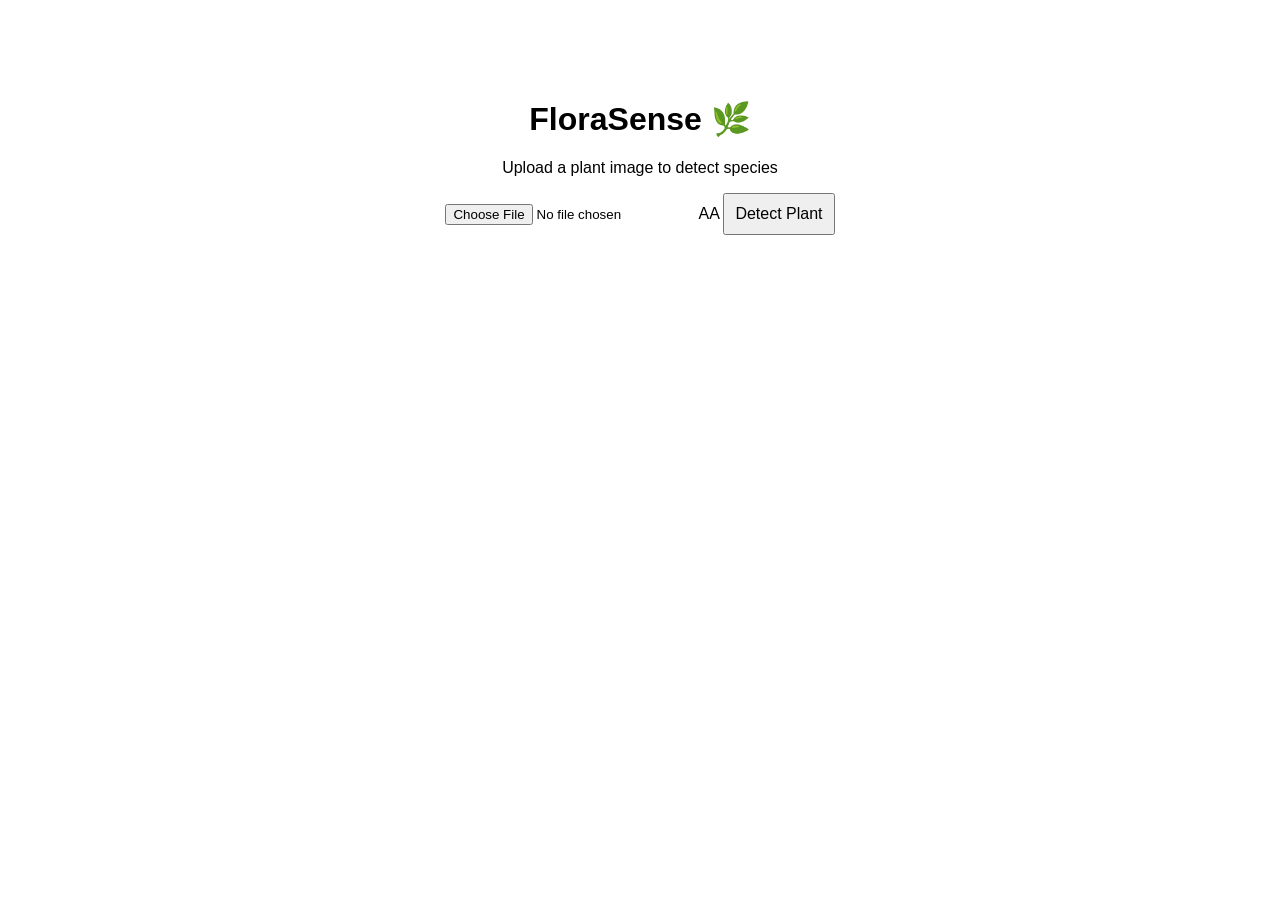
==== index.html @ 3eb356e8 "Add files via upload" ====
<!DOCTYPE html>
<html>
<head>
    <title>FloraSense</title>
    <link rel="stylesheet" href="style.css">
</head>

<body>

<h1>FloraSense 🌿</h1>
<p>Upload a plant image to detect species</p>

<input type="file" id="imageInput">AA
<button onclick="uploadImage()">Detect Plant</button>

<h3 id="result"></h3>

<script src="script.js"></script>

</body>
</html>
---- style.css ----
body{
    font-family: Arial;
    text-align:center;
    margin-top:100px;
}

button{
    padding:10px;
    font-size:16px;
}
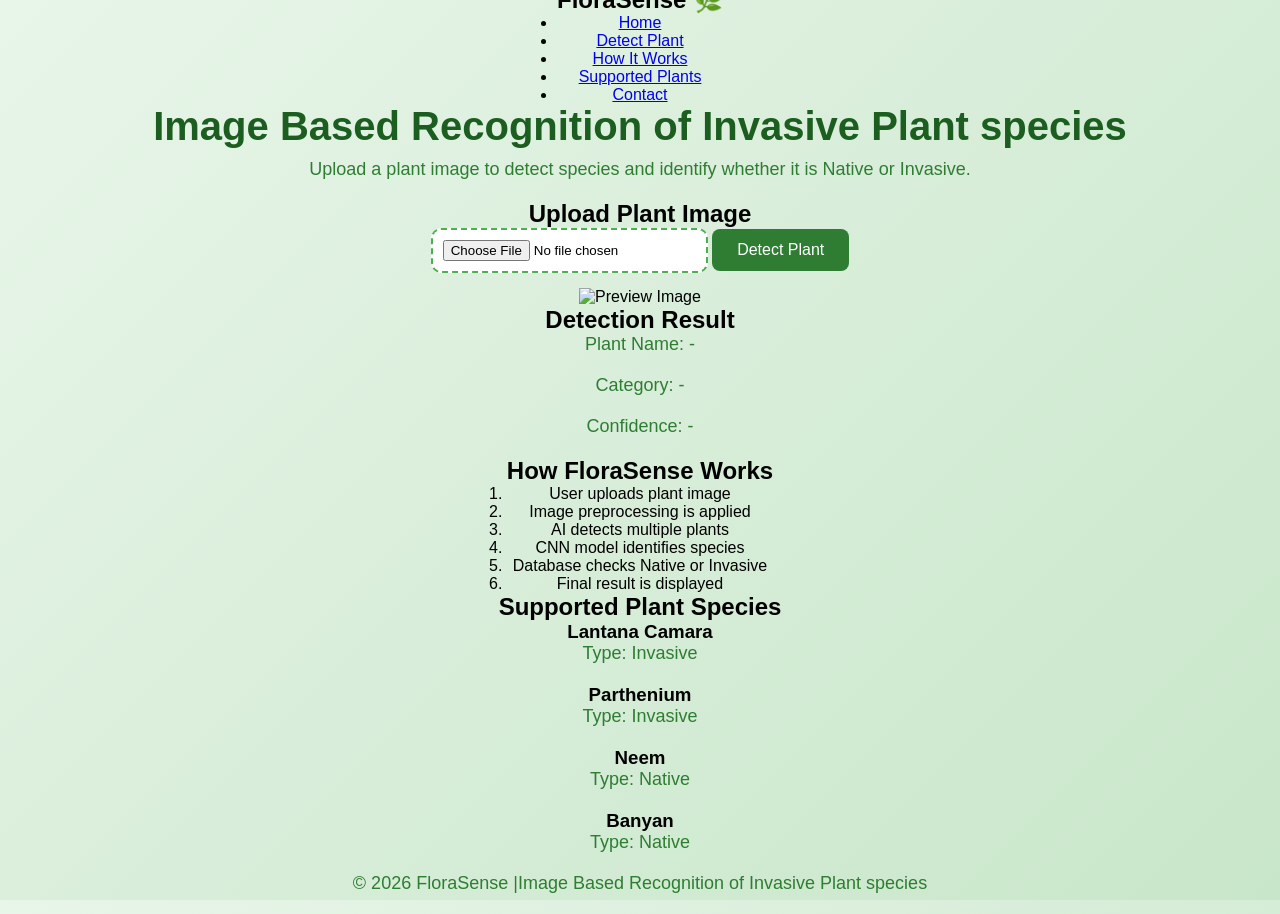
==== commit c2d3a600: "Update index.html" ====
--- a/index.html
+++ b/index.html
@@ -1,21 +1,131 @@
 <!DOCTYPE html>
-<html>
+<html lang="en">
 <head>
-    <title>FloraSense</title>
-    <link rel="stylesheet" href="style.css">
+<meta charset="UTF-8">
+<meta name="viewport" content="width=device-width, initial-scale=1.0">
+<title>FloraSense - Plant Detection</title>
+
+<link rel="stylesheet" href="style.css">
+
 </head>
 
 <body>
 
-<h1>FloraSense 🌿</h1>
-<p>Upload a plant image to detect species</p>
+<!-- NAVBAR -->
+<header>
+    <nav>
+        <h2>FloraSense 🌿</h2>
+        <ul>
+            <li><a href="#">Home</a></li>
+            <li><a href="#detect">Detect Plant</a></li>
+            <li><a href="#how">How It Works</a></li>
+            <li><a href="#plants">Supported Plants</a></li>
+            <li><a href="#contact">Contact</a></li>
+        </ul>
+    </nav>
+</header>
 
-<input type="file" id="imageInput">AA
-<button onclick="uploadImage()">Detect Plant</button>
+<!-- HERO SECTION -->
+<section class="hero">
+    <h1>Image Based Recognition of Invasive Plant species</h1>
+    <p>Upload a plant image to detect species and identify whether it is Native or Invasive.</p>
+</section>
 
-<h3 id="result"></h3>
+<!-- IMAGE UPLOAD SECTION -->
+<section id="detect" class="upload-section">
+
+<h2>Upload Plant Image</h2>
+
+<input type="file" id="imageInput">
+
+<button onclick="detectPlant()">Detect Plant</button>
+
+<div class="preview">
+    <img id="previewImage" src="" alt="Preview Image">
+</div>
+
+</section>
+
+<!-- RESULT SECTION -->
+<section class="result">
+
+<h2>Detection Result</h2>
+
+<div id="resultBox">
+
+<p>Plant Name: -</p>
+
+<p>Category: -</p>
+
+<p>Confidence: -</p>
+
+</div>
+
+</section>
+
+<!-- HOW IT WORKS -->
+<section id="how">
+
+<h2>How FloraSense Works</h2>
+
+<ol>
+
+<li>User uploads plant image</li>
+
+<li>Image preprocessing is applied</li>
+
+<li>AI detects multiple plants</li>
+
+<li>CNN model identifies species</li>
+
+<li>Database checks Native or Invasive</li>
+
+<li>Final result is displayed</li>
+
+</ol>
+
+</section>
+
+<!-- SUPPORTED PLANTS -->
+<section id="plants">
+
+<h2>Supported Plant Species</h2>
+
+<div class="plants">
+
+<div class="plant-card">
+<h3>Lantana Camara</h3>
+<p>Type: Invasive</p>
+</div>
+
+<div class="plant-card">
+<h3>Parthenium</h3>
+<p>Type: Invasive</p>
+</div>
+
+<div class="plant-card">
+<h3>Neem</h3>
+<p>Type: Native</p>
+</div>
+
+<div class="plant-card">
+<h3>Banyan</h3>
+<p>Type: Native</p>
+</div>
+
+</div>
+
+</section>
+
+
+<!-- FOOTER -->
+<footer>
+
+<p>© 2026 FloraSense |Image Based Recognition of Invasive Plant species</p>
+
+</footer>
 
 <script src="script.js"></script>
 
 </body>
-</html>+</html>
--- a/style.css
+++ b/style.css
@@ -1,10 +1,69 @@
-body{
-    font-family: Arial;
-    text-align:center;
-    margin-top:100px;
+
+/* Reset default browser styles */
+*{
+    margin:0;
+    padding:0;
+    box-sizing:border-box;
+    font-family: Arial, Helvetica, sans-serif;
 }
 
+/* Page Background */
+body{
+    background: linear-gradient(135deg,#e8f5e9,#c8e6c9);
+    height:100vh;
+    display:flex;
+    flex-direction:column;
+    justify-content:center;
+    align-items:center;
+    text-align:center;
+}
+
+/* Main Heading */
+h1{
+    color:#1b5e20;
+    font-size:40px;
+    margin-bottom:10px;
+}
+
+/* Paragraph */
+p{
+    color:#2e7d32;
+    margin-bottom:20px;
+    font-size:18px;
+}
+
+/* File Input */
+input[type="file"]{
+    padding:10px;
+    border:2px dashed #4caf50;
+    border-radius:10px;
+    background:white;
+    margin-bottom:15px;
+    cursor:pointer;
+}
+
+/* Button */
 button{
-    padding:10px;
+    background:#2e7d32;
+    color:white;
+    border:none;
+    padding:12px 25px;
     font-size:16px;
-}+    border-radius:8px;
+    cursor:pointer;
+    transition:0.3s;
+}
+
+/* Button Hover Effect */
+button:hover{
+    background:#1b5e20;
+    transform:scale(1.05);
+}
+
+/* Result Text */
+#result{
+    margin-top:20px;
+    color:#1b5e20;
+    font-size:20px;
+    font-weight:bold;
+}
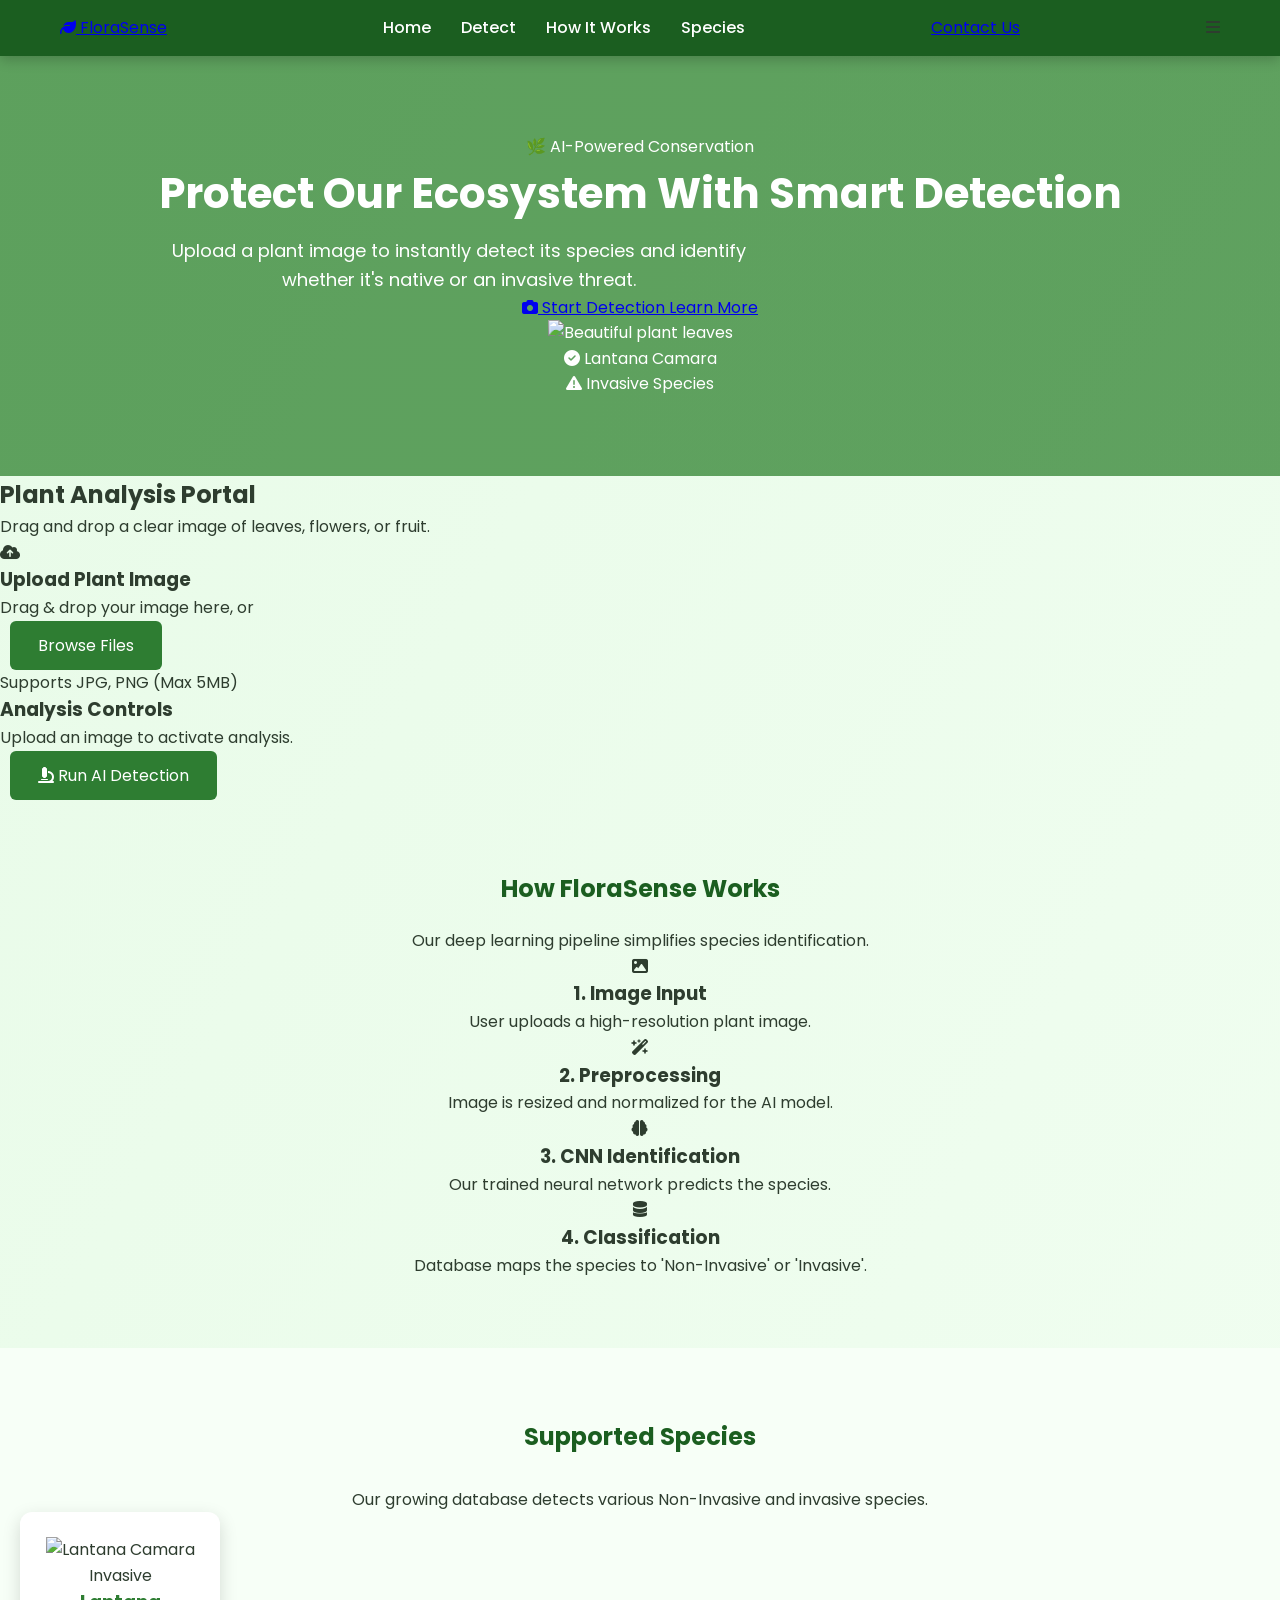
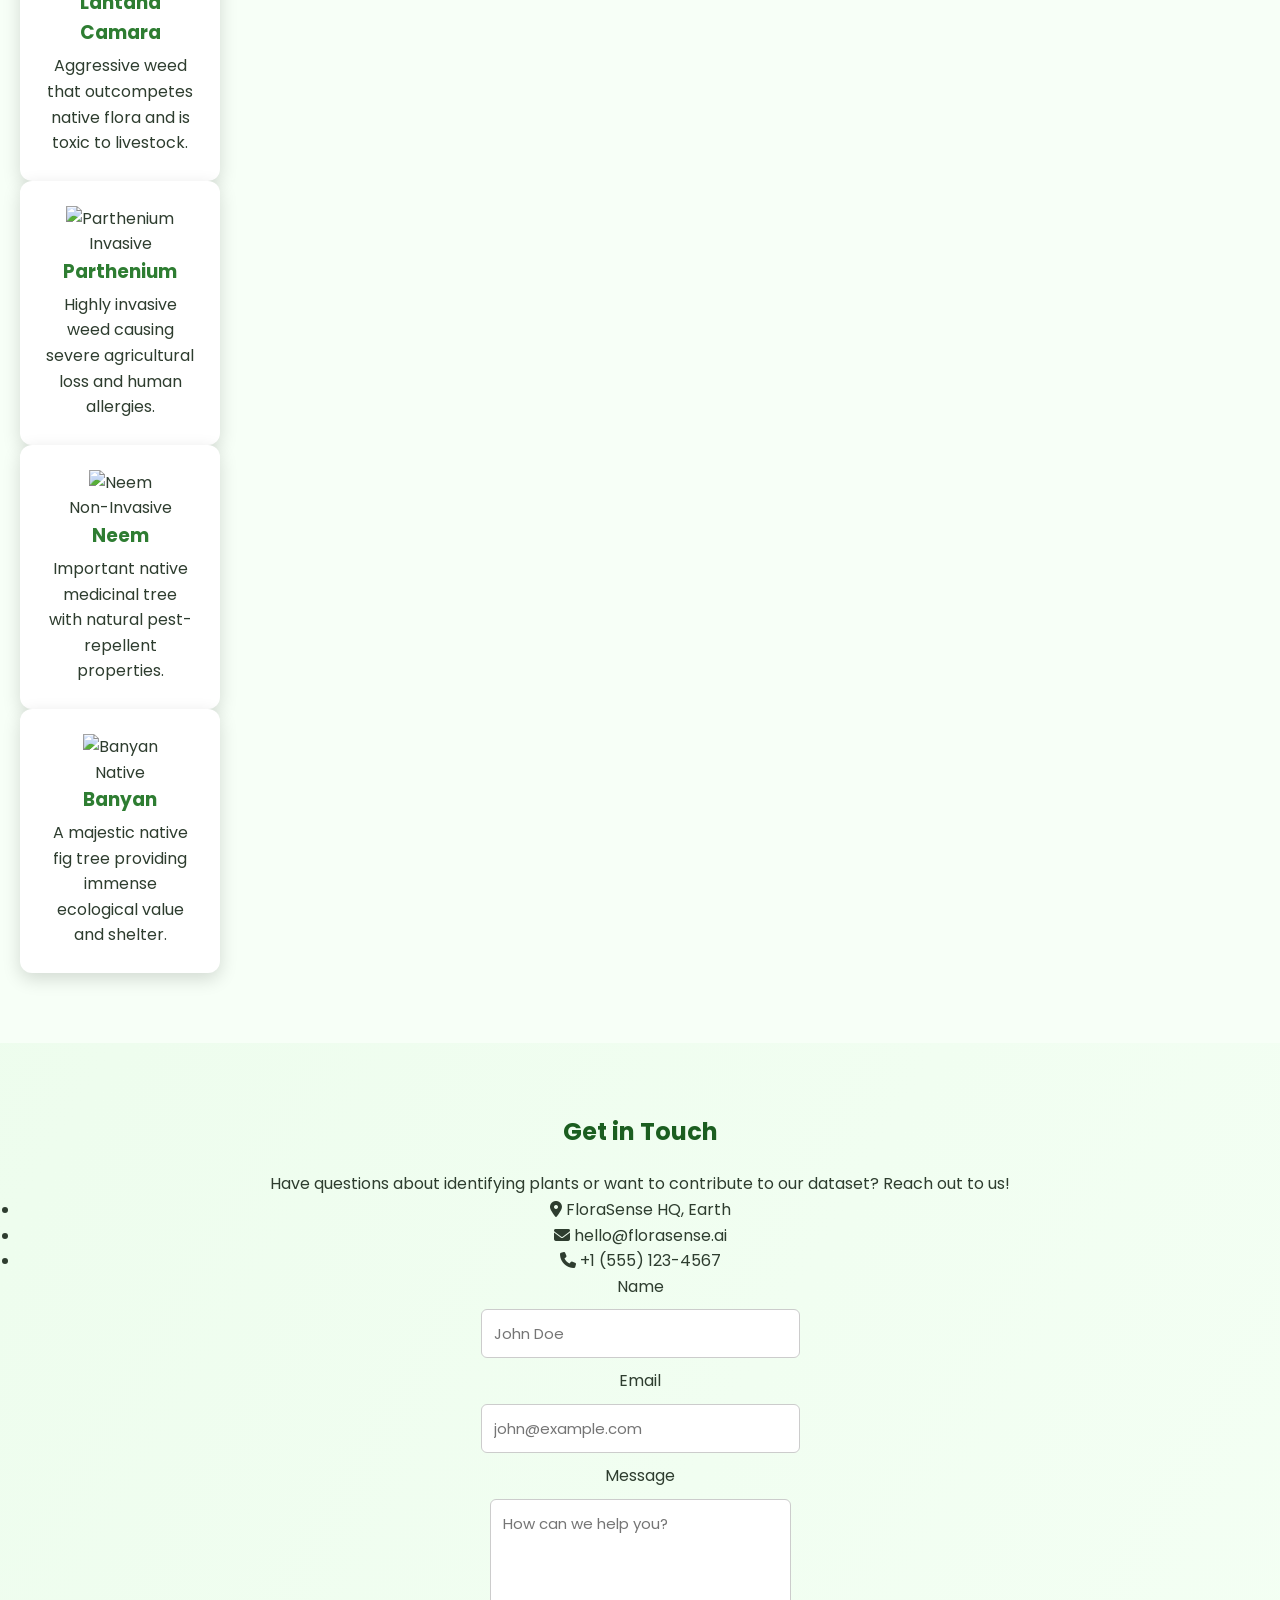
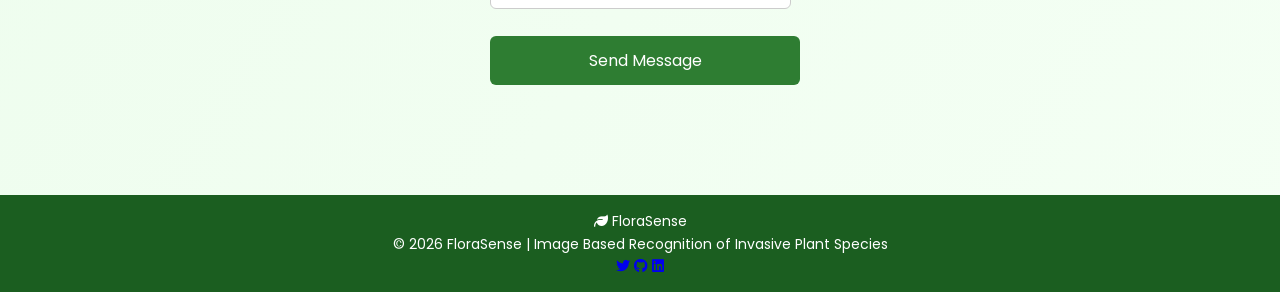
==== commit f6d816a8: "Update index.html" ====
--- a/index.html
+++ b/index.html
@@ -1,131 +1,286 @@
 <!DOCTYPE html>
 <html lang="en">
 <head>
-<meta charset="UTF-8">
-<meta name="viewport" content="width=device-width, initial-scale=1.0">
-<title>FloraSense - Plant Detection</title>
-
-<link rel="stylesheet" href="style.css">
-
+    <meta charset="UTF-8">
+    <meta name="viewport" content="width=device-width, initial-scale=1.0">
+    <title>FloraSense - Plant Detection</title>
+    
+    
+    <link rel="preconnect" href="https://fonts.googleapis.com">
+    <link rel="preconnect" href="https://fonts.gstatic.com" crossorigin>
+    <link href="https://fonts.googleapis.com/css2?family=Outfit:wght@300;400;500;600;700&display=swap" rel="stylesheet">
+    
+    
+    <link rel="stylesheet" href="https://cdnjs.cloudflare.com/ajax/libs/font-awesome/6.4.0/css/all.min.css">
+    
+    
+    <link rel="stylesheet" href="style.css">
 </head>
-
 <body>
 
-<!-- NAVBAR -->
-<header>
-    <nav>
-        <h2>FloraSense 🌿</h2>
-        <ul>
-            <li><a href="#">Home</a></li>
-            <li><a href="#detect">Detect Plant</a></li>
-            <li><a href="#how">How It Works</a></li>
-            <li><a href="#plants">Supported Plants</a></li>
-            <li><a href="#contact">Contact</a></li>
-        </ul>
-    </nav>
-</header>
-
-<!-- HERO SECTION -->
-<section class="hero">
-    <h1>Image Based Recognition of Invasive Plant species</h1>
-    <p>Upload a plant image to detect species and identify whether it is Native or Invasive.</p>
-</section>
-
-<!-- IMAGE UPLOAD SECTION -->
-<section id="detect" class="upload-section">
-
-<h2>Upload Plant Image</h2>
-
-<input type="file" id="imageInput">
-
-<button onclick="detectPlant()">Detect Plant</button>
-
-<div class="preview">
-    <img id="previewImage" src="" alt="Preview Image">
-</div>
-
-</section>
-
-<!-- RESULT SECTION -->
-<section class="result">
-
-<h2>Detection Result</h2>
-
-<div id="resultBox">
-
-<p>Plant Name: -</p>
-
-<p>Category: -</p>
-
-<p>Confidence: -</p>
-
-</div>
-
-</section>
-
-<!-- HOW IT WORKS -->
-<section id="how">
-
-<h2>How FloraSense Works</h2>
-
-<ol>
-
-<li>User uploads plant image</li>
-
-<li>Image preprocessing is applied</li>
-
-<li>AI detects multiple plants</li>
-
-<li>CNN model identifies species</li>
-
-<li>Database checks Native or Invasive</li>
-
-<li>Final result is displayed</li>
-
-</ol>
-
-</section>
-
-<!-- SUPPORTED PLANTS -->
-<section id="plants">
-
-<h2>Supported Plant Species</h2>
-
-<div class="plants">
-
-<div class="plant-card">
-<h3>Lantana Camara</h3>
-<p>Type: Invasive</p>
-</div>
-
-<div class="plant-card">
-<h3>Parthenium</h3>
-<p>Type: Invasive</p>
-</div>
-
-<div class="plant-card">
-<h3>Neem</h3>
-<p>Type: Native</p>
-</div>
-
-<div class="plant-card">
-<h3>Banyan</h3>
-<p>Type: Native</p>
-</div>
-
-</div>
-
-</section>
-
-
-<!-- FOOTER -->
-<footer>
-
-<p>© 2026 FloraSense |Image Based Recognition of Invasive Plant species</p>
-
-</footer>
-
-<script src="script.js"></script>
-
+    
+    <header id="header">
+        <nav class="container">
+            <a href="#" class="logo">
+                <i class="fa-solid fa-leaf"></i>
+                <span>FloraSense</span>
+            </a>
+            
+            <ul class="nav-links" id="nav-links">
+                <li><a href="#" class="active">Home</a></li>
+                <li><a href="#detect">Detect</a></li>
+                <li><a href="#how">How It Works</a></li>
+                <li><a href="#plants">Species</a></li>
+            </ul>
+
+            <a href="#contact" class="btn btn-outline nav-contact">Contact Us</a>
+
+            <div class="mobile-menu" id="mobile-menu">
+                <i class="fa-solid fa-bars"></i>
+            </div>
+        </nav>
+    </header>
+
+    
+    <section class="hero" id="home">
+        <div class="hero-bg"></div>
+        <div class="container hero-container">
+            <div class="hero-content">
+                <div class="badge fade-in">🌿 AI-Powered Conservation</div>
+                <h1 class="slide-up">Protect Our Ecosystem With <span>Smart Detection</span></h1>
+                <p class="slide-up fade">Upload a plant image to instantly detect its species and identify whether it's native or an invasive threat.</p>
+                
+                <div class="hero-buttons slide-up fade">
+                    <a href="#detect" class="btn btn-primary btn-large">
+                        <i class="fa-solid fa-camera"></i> Start Detection
+                    </a>
+                    <a href="#how" class="btn btn-secondary btn-large">Learn More</a>
+                </div>
+            </div>
+            <div class="hero-image slide-left">
+                <div class="glass-card main-showcase">
+                    <img src="https://images.unsplash.com/photo-1518531933037-91b2f5f229cc?auto=format&fit=crop&w=600&q=80" alt="Beautiful plant leaves">
+                    <div class="floating-badge badge-1">
+                        <i class="fa-solid fa-check-circle"></i> Lantana Camara
+                    </div>
+                    <div class="floating-badge badge-2 danger">
+                        <i class="fa-solid fa-triangle-exclamation"></i> Invasive Species
+                    </div>
+                </div>
+            </div>
+        </div>
+    </section>
+
+    
+    <section id="detect" class="section detection-section">
+        <div class="container">
+            <div class="section-title text-center">
+                <h2>Plant Analysis Portal</h2>
+                <p>Drag and drop a clear image of leaves, flowers, or fruit.</p>
+            </div>
+
+            <div class="portal-grid">
+                
+                <div class="upload-area glass-card" id="dropArea">
+                    <input type="file" id="imageInput" accept="image/*" hidden>
+                    
+                    <div class="upload-state-empty" id="uploadStateEmpty">
+                        <div class="icon-pulse">
+                            <i class="fa-solid fa-cloud-arrow-up"></i>
+                        </div>
+                        <h3>Upload Plant Image</h3>
+                        <p>Drag & drop your image here, or</p>
+                        <button class="btn btn-outline mt-3" onclick="document.getElementById('imageInput').click()">Browse Files</button>
+                        <p class="file-info mt-3">Supports JPG, PNG (Max 5MB)</p>
+                    </div>
+
+                    <div class="upload-state-preview" id="uploadStatePreview" style="display: none;">
+                        <img id="previewImage" src="" alt="Preview">
+                        <button class="btn-remove" id="btnRemove" onclick="removeImage()">
+                            <i class="fa-solid fa-xmark"></i>
+                        </button>
+                    </div>
+                </div>
+
+                
+                <div class="results-area glass-card">
+                    <div class="action-panel">
+                        <h3>Analysis Controls</h3>
+                        <p>Upload an image to activate analysis.</p>
+                        <button class="btn btn-primary w-100 mt-4" id="btnDetect" onclick="detectPlant()" disabled>
+                            <i class="fa-solid fa-microscope"></i> Run AI Detection
+                        </button>
+                    </div>
+
+                    <div class="result-box mt-4" id="resultBox" style="display: none;">
+                        <div class="result-header">
+                            <i class="fa-solid fa-chart-pie"></i> Detection Results
+                        </div>
+                        <div class="result-content">
+                            <div class="res-row">
+                                <span class="res-label">Plant Name</span>
+                                <span class="res-val" id="resName">Analyzing...</span>
+                            </div>
+                            <div class="res-row">
+                                <span class="res-label">Category</span>
+                                <span class="res-val">
+                                    <span class="status-badge" id="resCategory">Pending</span>
+                                </span>
+                            </div>
+                            <div class="res-row">
+                                <span class="res-label">Confidence</span>
+                                <div class="prog-wrap">
+                                    <div class="prog-bar" id="resConfBar"></div>
+                                </div>
+                                <span class="res-val-small" id="resConfText">0%</span>
+                            </div>
+                        </div>
+                    </div>
+                </div>
+            </div>
+        </div>
+    </section>
+
+    
+    <section id="how" class="section bg-light">
+        <div class="container">
+            <div class="section-title text-center">
+                <h2>How FloraSense Works</h2>
+                <p>Our deep learning pipeline simplifies species identification.</p>
+            </div>
+
+            <div class="steps-container">
+                <div class="step-card">
+                    <div class="step-icon"><i class="fa-solid fa-image"></i></div>
+                    <h3>1. Image Input</h3>
+                    <p>User uploads a high-resolution plant image.</p>
+                </div>
+                <div class="step-card">
+                    <div class="step-icon"><i class="fa-solid fa-wand-magic-sparkles"></i></div>
+                    <h3>2. Preprocessing</h3>
+                    <p>Image is resized and normalized for the AI model.</p>
+                </div>
+                <div class="step-card">
+                    <div class="step-icon"><i class="fa-solid fa-brain"></i></div>
+                    <h3>3. CNN Identification</h3>
+                    <p>Our trained neural network predicts the species.</p>
+                </div>
+                <div class="step-card">
+                    <div class="step-icon"><i class="fa-solid fa-database"></i></div>
+                    <h3>4. Classification</h3>
+                    <p>Database maps the species to 'Non-Invasive' or 'Invasive'.</p>
+                </div>
+            </div>
+        </div>
+    </section>
+
+    
+    <section id="plants" class="section">
+        <div class="container">
+            <div class="section-title text-center">
+                <h2>Supported Species</h2>
+                <p>Our growing database detects various Non-Invasive and invasive species.</p>
+            </div>
+
+            <div class="plants-grid">
+                
+                <div class="plant-card">
+                    <div class="plant-img">
+                        <img src="https://images.unsplash.com/photo-1596700816827-04c3bf4d82f7?auto=format&fit=crop&w=400&q=80" alt="Lantana Camara">
+                        <div class="plant-badge danger">Invasive</div>
+                    </div>
+                    <div class="plant-info">
+                        <h3>Lantana Camara</h3>
+                        <p>Aggressive weed that outcompetes native flora and is toxic to livestock.</p>
+                    </div>
+                </div>
+                
+                <div class="plant-card">
+                    <div class="plant-img">
+                        <img src="https://images.unsplash.com/photo-1555021200-defb8da4cd09?auto=format&fit=crop&w=400&q=80" alt="Parthenium">
+                        <div class="plant-badge danger">Invasive</div>
+                    </div>
+                    <div class="plant-info">
+                        <h3>Parthenium</h3>
+                        <p>Highly invasive weed causing severe agricultural loss and human allergies.</p>
+                    </div>
+                </div>
+                
+                <div class="plant-card">
+                    <div class="plant-img">
+                        <img src="https://images.unsplash.com/photo-1592150621744-aca64f48394a?auto=format&fit=crop&w=400&q=80" alt="Neem">
+                        <div class="plant-badge success">Non-Invasive</div>
+                    </div>
+                    <div class="plant-info">
+                        <h3>Neem</h3>
+                        <p>Important native medicinal tree with natural pest-repellent properties.</p>
+                    </div>
+                </div>
+                
+                <div class="plant-card">
+                    <div class="plant-img">
+                        <img src="https://images.unsplash.com/photo-1623065096417-ad9afdd8a3fb?auto=format&fit=crop&w=400&q=80" alt="Banyan">
+                        <div class="plant-badge success">Native</div>
+                    </div>
+                    <div class="plant-info">
+                        <h3>Banyan</h3>
+                        <p>A majestic native fig tree providing immense ecological value and shelter.</p>
+                    </div>
+                </div>
+            </div>
+        </div>
+    </section>
+
+    
+    <section id="contact" class="section bg-light">
+        <div class="container">
+            <div class="contact-wrapper glass-card">
+                <div class="contact-info">
+                    <h2>Get in Touch</h2>
+                    <p>Have questions about identifying plants or want to contribute to our dataset? Reach out to us!</p>
+                    <ul class="contact-list">
+                        <li><i class="fa-solid fa-location-dot"></i> FloraSense HQ, Earth</li>
+                        <li><i class="fa-solid fa-envelope"></i> hello@florasense.ai</li>
+                        <li><i class="fa-solid fa-phone"></i> +1 (555) 123-4567</li>
+                    </ul>
+                </div>
+                <div class="contact-form">
+                    <form onsubmit="event.preventDefault(); alert('Message sent successfully!');">
+                        <div class="form-group">
+                            <label for="name">Name</label>
+                            <input type="text" id="name" required placeholder="John Doe">
+                        </div>
+                        <div class="form-group">
+                            <label for="email">Email</label>
+                            <input type="email" id="email" required placeholder="john@example.com">
+                        </div>
+                        <div class="form-group">
+                            <label for="message">Message</label>
+                            <textarea id="message" rows="4" required placeholder="How can we help you?"></textarea>
+                        </div>
+                        <button type="submit" class="btn btn-primary w-100">Send Message</button>
+                    </form>
+                </div>
+            </div>
+        </div>
+    </section>
+
+    
+    <footer>
+        <div class="container footer-content">
+            <div class="footer-logo">
+                <i class="fa-solid fa-leaf"></i> FloraSense
+            </div>
+            <p>© 2026 FloraSense | Image Based Recognition of Invasive Plant Species</p>
+            <div class="social-links">
+                <a href="#"><i class="fa-brands fa-twitter"></i></a>
+                <a href="#"><i class="fa-brands fa-github"></i></a>
+                <a href="#"><i class="fa-brands fa-linkedin"></i></a>
+            </div>
+        </div>
+    </footer>
+
+   
+    <script src="script.js"></script>
 </body>
 </html>
--- a/style.css
+++ b/style.css
@@ -1,69 +1,290 @@
-
-/* Reset default browser styles */
+/* Google Font */
+@import url('https://fonts.googleapis.com/css2?family=Poppins:wght@300;400;500;600&display=swap');
+
 *{
-    margin:0;
-    padding:0;
-    box-sizing:border-box;
-    font-family: Arial, Helvetica, sans-serif;
-}
-
-/* Page Background */
+margin:0;
+padding:0;
+box-sizing:border-box;
+font-family:'Poppins',sans-serif;
+}
+
+/* BODY */
+
 body{
-    background: linear-gradient(135deg,#e8f5e9,#c8e6c9);
-    height:100vh;
-    display:flex;
-    flex-direction:column;
-    justify-content:center;
-    align-items:center;
-    text-align:center;
-}
-
-/* Main Heading */
-h1{
-    color:#1b5e20;
-    font-size:40px;
-    margin-bottom:10px;
-}
-
-/* Paragraph */
-p{
-    color:#2e7d32;
-    margin-bottom:20px;
-    font-size:18px;
-}
-
-/* File Input */
+background:linear-gradient(120deg,#e8fbe8,#f4fff4);
+color:#2e3d2f;
+line-height:1.6;
+}
+
+/* NAVBAR */
+
+header{
+background:#1b5e20;
+padding:15px 60px;
+box-shadow:0 4px 12px rgba(0,0,0,0.2);
+position:sticky;
+top:0;
+z-index:1000;
+}
+
+nav{
+display:flex;
+justify-content:space-between;
+align-items:center;
+}
+
+nav h2{
+color:white;
+font-size:26px;
+font-weight:600;
+letter-spacing:1px;
+}
+
+nav ul{
+display:flex;
+list-style:none;
+}
+
+nav ul li{
+margin-left:30px;
+}
+
+nav ul li a{
+text-decoration:none;
+color:white;
+font-weight:500;
+transition:0.3s;
+}
+
+nav ul li a:hover{
+color:#b9ffb9;
+}
+
+/* HERO SECTION */
+
+.hero{
+background:linear-gradient(rgba(0,100,0,0.6),rgba(0,100,0,0.6)),
+url("https://images.unsplash.com/photo-1501004318641-b39e6451bec6");
+background-size:cover;
+background-position:center;
+height:420px;
+display:flex;
+flex-direction:column;
+justify-content:center;
+align-items:center;
+text-align:center;
+color:white;
+padding:20px;
+}
+
+.hero h1{
+font-size:42px;
+margin-bottom:10px;
+}
+
+.hero p{
+font-size:18px;
+max-width:600px;
+}
+
+/* UPLOAD SECTION */
+
+.upload-section{
+padding:70px 20px;
+text-align:center;
+}
+
+.upload-section h2{
+font-size:28px;
+margin-bottom:20px;
+color:#1b5e20;
+}
+
 input[type="file"]{
-    padding:10px;
-    border:2px dashed #4caf50;
-    border-radius:10px;
-    background:white;
-    margin-bottom:15px;
-    cursor:pointer;
-}
-
-/* Button */
+padding:10px;
+border-radius:6px;
+border:2px solid #2e7d32;
+background:white;
+}
+
 button{
-    background:#2e7d32;
-    color:white;
-    border:none;
-    padding:12px 25px;
-    font-size:16px;
-    border-radius:8px;
-    cursor:pointer;
-    transition:0.3s;
-}
-
-/* Button Hover Effect */
+background:#2e7d32;
+color:white;
+border:none;
+padding:12px 28px;
+margin-left:10px;
+font-size:16px;
+border-radius:6px;
+cursor:pointer;
+transition:0.3s;
+}
+
 button:hover{
-    background:#1b5e20;
-    transform:scale(1.05);
-}
-
-/* Result Text */
-#result{
-    margin-top:20px;
-    color:#1b5e20;
-    font-size:20px;
-    font-weight:bold;
-}
+background:#1b5e20;
+transform:scale(1.05);
+}
+
+/* IMAGE PREVIEW */
+
+.preview{
+margin-top:30px;
+}
+
+.preview img{
+width:260px;
+border-radius:12px;
+box-shadow:0 6px 18px rgba(0,0,0,0.25);
+display:none;
+}
+
+/* RESULT SECTION */
+
+.result{
+text-align:center;
+padding:70px 20px;
+background:#f0fff0;
+}
+
+.result h2{
+color:#1b5e20;
+margin-bottom:20px;
+}
+
+#resultBox{
+background:white;
+padding:25px;
+width:320px;
+margin:auto;
+border-radius:10px;
+box-shadow:0 8px 20px rgba(0,0,0,0.15);
+font-size:16px;
+}
+
+/* HOW IT WORKS */
+
+#how{
+padding:70px 20px;
+text-align:center;
+}
+
+#how h2{
+color:#1b5e20;
+margin-bottom:20px;
+}
+
+#how ol{
+max-width:600px;
+margin:auto;
+text-align:left;
+}
+
+#how li{
+padding:8px 0;
+font-size:16px;
+}
+
+/* PLANT CARDS */
+
+#plants{
+padding:70px 20px;
+background:#f7fff7;
+text-align:center;
+}
+
+#plants h2{
+color:#1b5e20;
+margin-bottom:30px;
+}
+
+.plants{
+display:flex;
+flex-wrap:wrap;
+justify-content:center;
+gap:25px;
+}
+
+.plant-card{
+background:white;
+padding:25px;
+width:200px;
+border-radius:12px;
+box-shadow:0 6px 18px rgba(0,0,0,0.15);
+transition:0.3s;
+}
+
+.plant-card:hover{
+transform:translateY(-8px);
+box-shadow:0 10px 25px rgba(0,0,0,0.2);
+}
+
+.plant-card h3{
+color:#2e7d32;
+margin-bottom:5px;
+}
+
+/* CONTACT SECTION */
+
+#contact{
+padding:70px 20px;
+text-align:center;
+}
+
+#contact h2{
+color:#1b5e20;
+margin-bottom:20px;
+}
+
+form{
+display:flex;
+flex-direction:column;
+width:320px;
+margin:auto;
+}
+
+form input,
+form textarea{
+padding:12px;
+margin:10px 0;
+border-radius:6px;
+border:1px solid #ccc;
+font-size:15px;
+}
+
+form textarea{
+resize:none;
+height:110px;
+}
+
+form button{
+margin-top:10px;
+}
+
+/* FOOTER */
+
+footer{
+background:#1b5e20;
+color:white;
+text-align:center;
+padding:15px;
+margin-top:40px;
+font-size:14px;
+}
+
+/* RESPONSIVE */
+
+@media(max-width:768px){
+
+nav{
+flex-direction:column;
+}
+
+nav ul{
+margin-top:10px;
+}
+
+.hero h1{
+font-size:30px;
+}
+
+}
+```
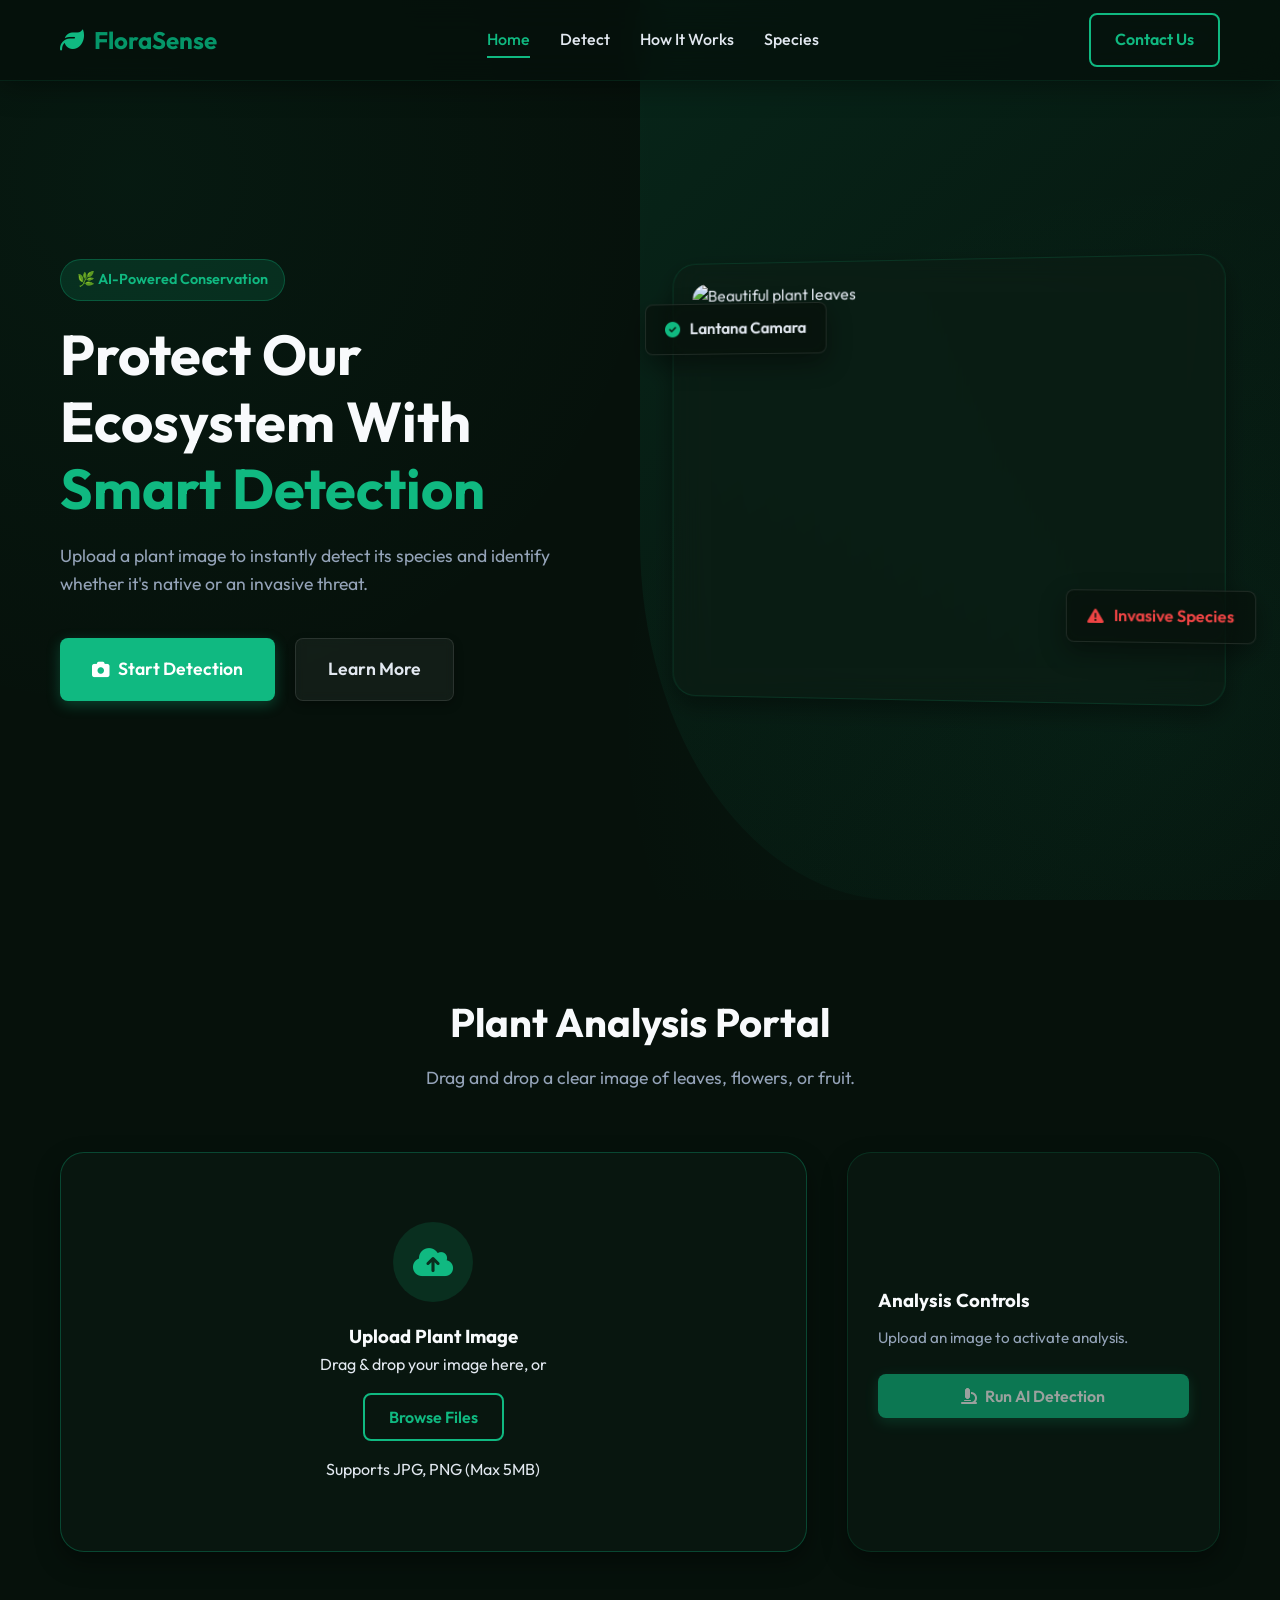
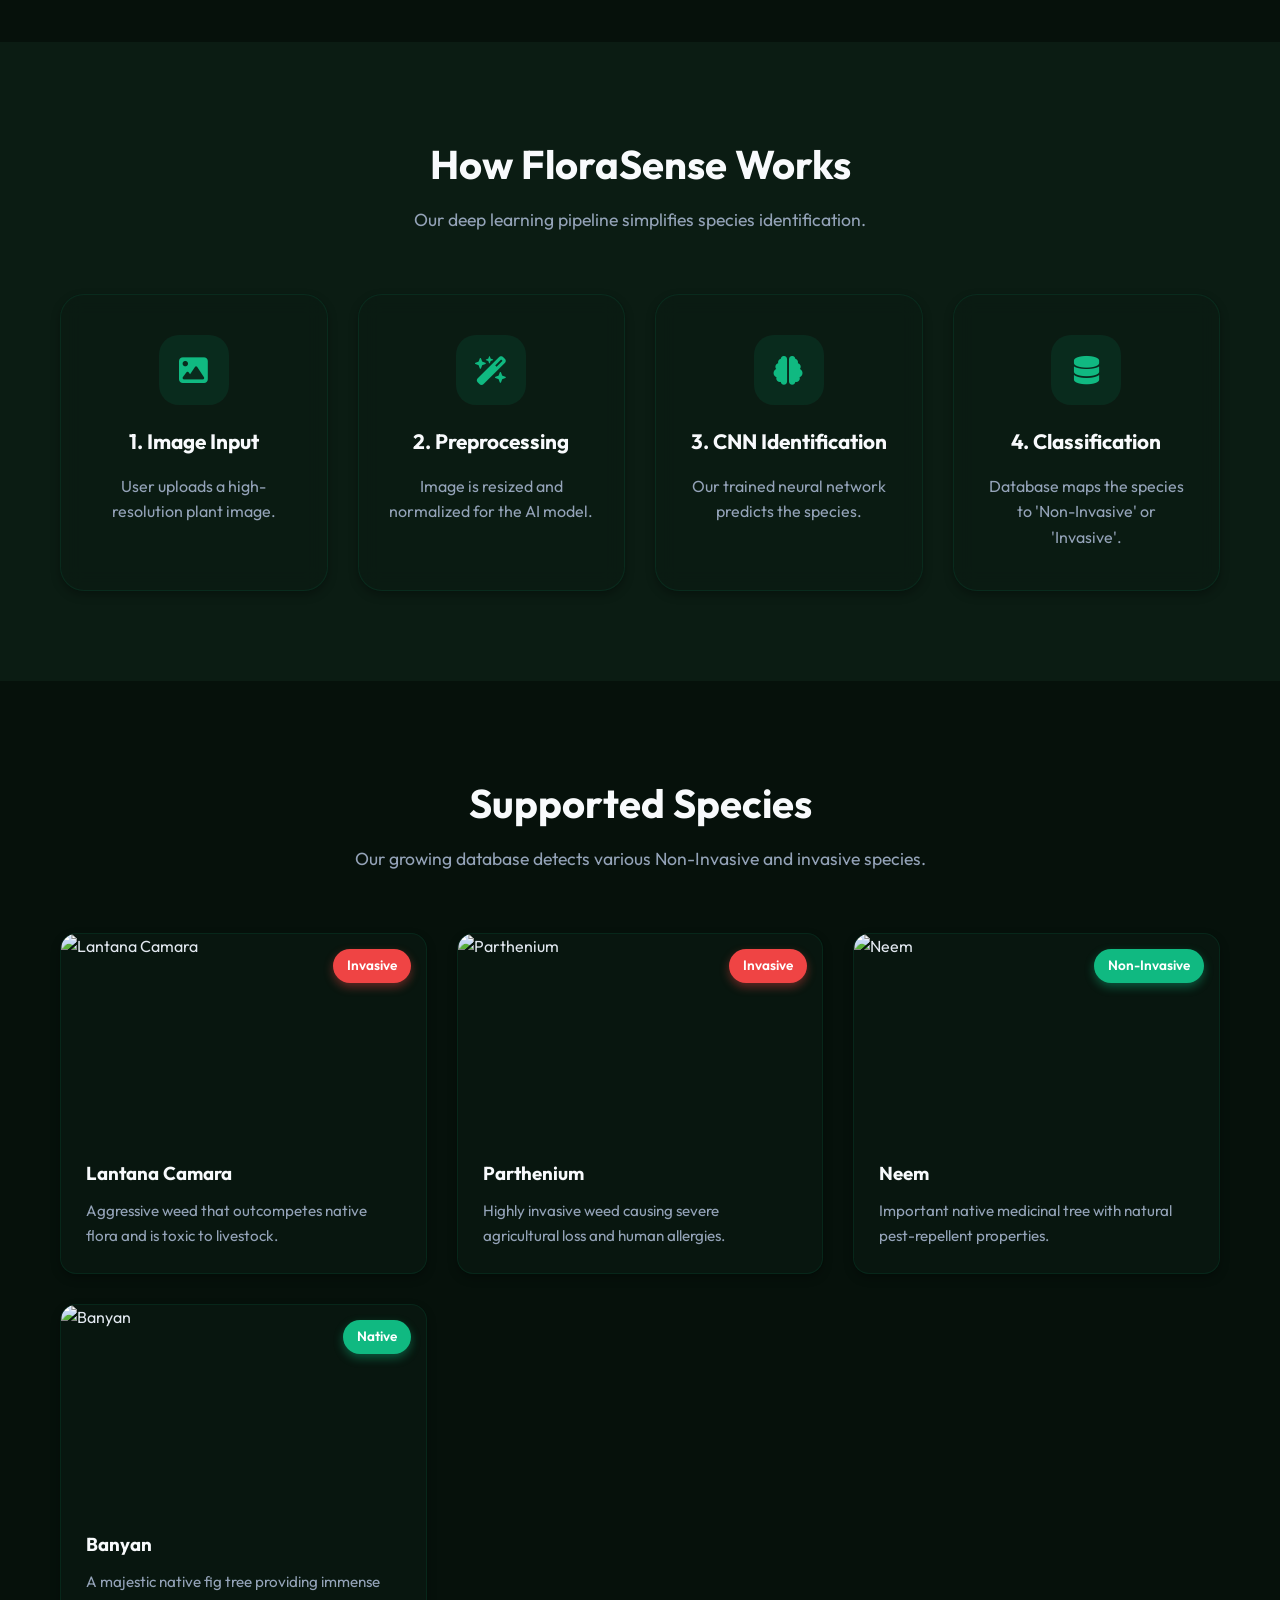
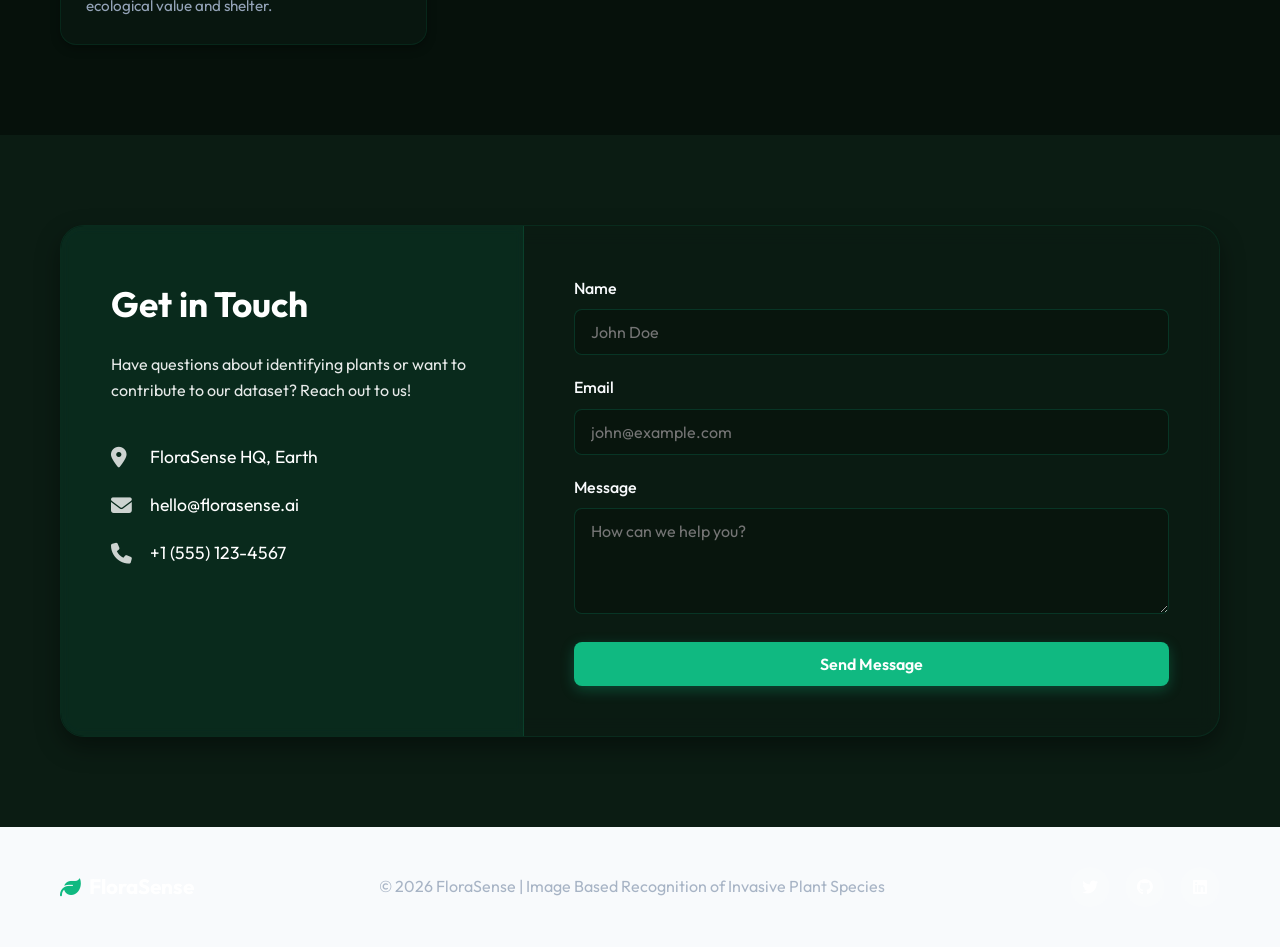
==== commit 9ed0424a: "Update index.html" ====
--- a/index.html
+++ b/index.html
@@ -284,3 +284,9 @@
     <script src="script.js"></script>
 </body>
 </html>
+
+   
+    <script src="script.js"></script>
+</body>
+</html>
+
--- a/style.css
+++ b/style.css
@@ -1,290 +1,715 @@
 /* Google Font */
-@import url('https://fonts.googleapis.com/css2?family=Poppins:wght@300;400;500;600&display=swap');
-
-*{
-margin:0;
-padding:0;
-box-sizing:border-box;
-font-family:'Poppins',sans-serif;
-}
-
-/* BODY */
-
-body{
-background:linear-gradient(120deg,#e8fbe8,#f4fff4);
-color:#2e3d2f;
-line-height:1.6;
-}
-
-/* NAVBAR */
-
-header{
-background:#1b5e20;
-padding:15px 60px;
-box-shadow:0 4px 12px rgba(0,0,0,0.2);
-position:sticky;
-top:0;
-z-index:1000;
-}
-
-nav{
-display:flex;
-justify-content:space-between;
-align-items:center;
-}
-
-nav h2{
-color:white;
-font-size:26px;
-font-weight:600;
-letter-spacing:1px;
-}
-
-nav ul{
-display:flex;
-list-style:none;
-}
-
-nav ul li{
-margin-left:30px;
-}
-
-nav ul li a{
-text-decoration:none;
-color:white;
-font-weight:500;
-transition:0.3s;
-}
-
-nav ul li a:hover{
-color:#b9ffb9;
-}
-
-/* HERO SECTION */
-
-.hero{
-background:linear-gradient(rgba(0,100,0,0.6),rgba(0,100,0,0.6)),
-url("https://images.unsplash.com/photo-1501004318641-b39e6451bec6");
-background-size:cover;
-background-position:center;
-height:420px;
-display:flex;
-flex-direction:column;
-justify-content:center;
-align-items:center;
-text-align:center;
-color:white;
-padding:20px;
-}
-
-.hero h1{
-font-size:42px;
-margin-bottom:10px;
-}
-
-.hero p{
-font-size:18px;
-max-width:600px;
-}
-
-/* UPLOAD SECTION */
-
-.upload-section{
-padding:70px 20px;
-text-align:center;
-}
-
-.upload-section h2{
-font-size:28px;
-margin-bottom:20px;
-color:#1b5e20;
-}
-
-input[type="file"]{
-padding:10px;
-border-radius:6px;
-border:2px solid #2e7d32;
-background:white;
-}
-
-button{
-background:#2e7d32;
-color:white;
-border:none;
-padding:12px 28px;
-margin-left:10px;
-font-size:16px;
-border-radius:6px;
-cursor:pointer;
-transition:0.3s;
-}
-
-button:hover{
-background:#1b5e20;
-transform:scale(1.05);
-}
-
-/* IMAGE PREVIEW */
-
-.preview{
-margin-top:30px;
-}
-
-.preview img{
-width:260px;
-border-radius:12px;
-box-shadow:0 6px 18px rgba(0,0,0,0.25);
-display:none;
-}
-
-/* RESULT SECTION */
-
-.result{
-text-align:center;
-padding:70px 20px;
-background:#f0fff0;
-}
-
-.result h2{
-color:#1b5e20;
-margin-bottom:20px;
-}
-
-#resultBox{
-background:white;
-padding:25px;
-width:320px;
-margin:auto;
-border-radius:10px;
-box-shadow:0 8px 20px rgba(0,0,0,0.15);
-font-size:16px;
-}
-
-/* HOW IT WORKS */
-
-#how{
-padding:70px 20px;
-text-align:center;
-}
-
-#how h2{
-color:#1b5e20;
-margin-bottom:20px;
-}
-
-#how ol{
-max-width:600px;
-margin:auto;
-text-align:left;
-}
-
-#how li{
-padding:8px 0;
-font-size:16px;
-}
-
-/* PLANT CARDS */
-
-#plants{
-padding:70px 20px;
-background:#f7fff7;
-text-align:center;
-}
-
-#plants h2{
-color:#1b5e20;
-margin-bottom:30px;
-}
-
-.plants{
-display:flex;
-flex-wrap:wrap;
-justify-content:center;
-gap:25px;
-}
-
-.plant-card{
-background:white;
-padding:25px;
-width:200px;
-border-radius:12px;
-box-shadow:0 6px 18px rgba(0,0,0,0.15);
-transition:0.3s;
-}
-
-.plant-card:hover{
-transform:translateY(-8px);
-box-shadow:0 10px 25px rgba(0,0,0,0.2);
-}
-
-.plant-card h3{
-color:#2e7d32;
-margin-bottom:5px;
-}
-
-/* CONTACT SECTION */
-
-#contact{
-padding:70px 20px;
-text-align:center;
-}
-
-#contact h2{
-color:#1b5e20;
-margin-bottom:20px;
-}
-
-form{
-display:flex;
-flex-direction:column;
-width:320px;
-margin:auto;
-}
-
-form input,
-form textarea{
-padding:12px;
-margin:10px 0;
-border-radius:6px;
-border:1px solid #ccc;
-font-size:15px;
-}
-
-form textarea{
-resize:none;
-height:110px;
-}
-
-form button{
-margin-top:10px;
-}
-
-/* FOOTER */
-
-footer{
-background:#1b5e20;
-color:white;
-text-align:center;
-padding:15px;
-margin-top:40px;
-font-size:14px;
-}
-
-/* RESPONSIVE */
-
-@media(max-width:768px){
-
-nav{
-flex-direction:column;
-}
-
-nav ul{
-margin-top:10px;
-}
-
-.hero h1{
-font-size:30px;
-}
+@import url('https://fonts.googleapis.com/css2?family=Outfit:wght@300;400;500;600;700&display=swap');
+
+:root {
+    /* Colors */
+    --primary: #10B981;
+    --primary-dark: #059669;
+    --primary-light: #D1FAE5;
+    --secondary: #0F172A;
+    --text-main: #334155;
+    --text-light: #64748B;
+    --bg-main: #FFFFFF;
+    --bg-light: #F8FAFC;
+    --danger: #EF4444;
+    --danger-light: #FEE2E2;
+    --success: #10B981;
+    
+    /* Variables */
+    --radius-sm: 8px;
+    --radius-md: 16px;
+    --radius-lg: 24px;
+    --shadow-sm: 0 4px 6px -1px rgba(0, 0, 0, 0.1);
+    --shadow-md: 0 10px 15px -3px rgba(0, 0, 0, 0.1);
+    --shadow-lg: 0 20px 25px -5px rgba(0, 0, 0, 0.1);
+    --transition: 0.3s ease;
+}
+
+* {
+    margin: 0;
+    padding: 0;
+    box-sizing: border-box;
+    font-family: 'Outfit', sans-serif;
+}
+
+html {
+    scroll-behavior: smooth;
+}
+
+body {
+    background-color: var(--bg-main);
+    color: var(--text-main);
+    line-height: 1.6;
+    overflow-x: hidden;
+}
+
+/* Typography elements */
+h1, h2, h3, h4 { color: var(--secondary); font-weight: 700; }
+a { text-decoration: none; color: inherit; transition: var(--transition); }
+ul { list-style: none; }
+img { max-width: 100%; display: block; }
+
+/* Utilities */
+.container {
+    max-width: 1200px;
+    margin: 0 auto;
+    padding: 0 20px;
+}
+.section { padding: 90px 0; }
+.bg-light { background-color: var(--bg-light); }
+.text-center { text-align: center; }
+.mt-3 { margin-top: 1rem; }
+.mt-4 { margin-top: 1.5rem; }
+.w-100 { width: 100%; }
+
+/* Buttons */
+.btn {
+    display: inline-flex;
+    align-items: center;
+    justify-content: center;
+    gap: 8px;
+    padding: 12px 24px;
+    border-radius: var(--radius-sm);
+    font-weight: 600;
+    cursor: pointer;
+    border: none;
+    transition: var(--transition);
+    font-size: 1rem;
+}
+.btn:disabled {
+    opacity: 0.6;
+    cursor: not-allowed;
+}
+.btn-primary {
+    background-color: var(--primary);
+    color: white;
+    box-shadow: 0 4px 14px rgba(16, 185, 129, 0.3);
+}
+.btn-primary:not(:disabled):hover {
+    background-color: var(--primary-dark);
+    transform: translateY(-2px);
+    box-shadow: 0 6px 20px rgba(16, 185, 129, 0.4);
+}
+.btn-secondary {
+    background-color: white;
+    color: var(--secondary);
+    box-shadow: var(--shadow-sm);
+}
+.btn-secondary:hover {
+    transform: translateY(-2px);
+    box-shadow: var(--shadow-md);
+}
+.btn-outline {
+    background: transparent;
+    border: 2px solid var(--primary);
+    color: var(--primary);
+}
+.btn-outline:hover {
+    background: var(--primary);
+    color: white;
+}
+.btn-large {
+    padding: 16px 32px;
+    font-size: 1.1rem;
+}
+
+/* Header */
+header {
+    position: fixed;
+    top: 0;
+    left: 0;
+    width: 100%;
+    z-index: 1000;
+    background: rgba(255, 255, 255, 0.9);
+    backdrop-filter: blur(10px);
+    box-shadow: 0 2px 10px rgba(0,0,0,0.05);
+    transition: var(--transition);
+}
+header nav {
+    display: flex;
+    justify-content: space-between;
+    align-items: center;
+    height: 80px;
+}
+.logo {
+    display: flex;
+    align-items: center;
+    gap: 10px;
+    font-size: 1.5rem;
+    font-weight: 700;
+    color: var(--primary-dark);
+}
+.logo i { color: var(--primary); }
+.nav-links {
+    display: flex;
+    gap: 30px;
+}
+.nav-links a {
+    font-weight: 500;
+    color: var(--text-main);
+    position: relative;
+    padding: 5px 0;
+}
+.nav-links a:hover, .nav-links a.active {
+    color: var(--primary);
+}
+.nav-links a::after {
+    content: '';
+    position: absolute;
+    bottom: -4px;
+    left: 0;
+    width: 0;
+    height: 2px;
+    background: var(--primary);
+    transition: var(--transition);
+}
+.nav-links a:hover::after, .nav-links a.active::after {
+    width: 100%;
+}
+.mobile-menu {
+    display: none;
+    font-size: 1.5rem;
+    cursor: pointer;
+    color: var(--secondary);
+}
+
+/* Hero Section */
+.hero {
+    position: relative;
+    padding: 160px 0 100px;
+    min-height: 100vh;
+    display: flex;
+    align-items: center;
+    overflow: hidden;
+}
+.hero-bg {
+    position: absolute;
+    top: 0;
+    right: 0;
+    width: 50%;
+    height: 100%;
+    background: linear-gradient(135deg, var(--primary-light), #e0f2fe);
+    border-bottom-left-radius: 40%;
+    z-index: -1;
+    opacity: 0.5;
+}
+.hero-container {
+    display: grid;
+    grid-template-columns: 1fr 1fr;
+    gap: 50px;
+    align-items: center;
+}
+.badge {
+    display: inline-block;
+    padding: 8px 16px;
+    background: var(--primary-light);
+    color: var(--primary-dark);
+    border-radius: 50px;
+    font-weight: 600;
+    font-size: 0.9rem;
+    margin-bottom: 20px;
+}
+.hero-content h1 {
+    font-size: 3.5rem;
+    line-height: 1.2;
+    margin-bottom: 20px;
+}
+.hero-content h1 span {
+    color: var(--primary);
+}
+.hero-content p {
+    font-size: 1.1rem;
+    color: var(--text-light);
+    margin-bottom: 40px;
+    max-width: 500px;
+}
+.hero-buttons {
+    display: flex;
+    gap: 20px;
+}
+
+/* Hero Image Showcase */
+.main-showcase {
+    position: relative;
+    padding: 20px;
+    background: white;
+    border-radius: var(--radius-lg);
+    box-shadow: var(--shadow-lg);
+    transform: perspective(1000px) rotateY(-5deg);
+    transition: var(--transition);
+}
+.main-showcase:hover {
+    transform: perspective(1000px) rotateY(0deg);
+}
+.main-showcase img {
+    border-radius: var(--radius-md);
+    width: 100%;
+    height: 400px;
+    object-fit: cover;
+}
+.floating-badge {
+    position: absolute;
+    padding: 12px 20px;
+    background: white;
+    border-radius: var(--radius-sm);
+    box-shadow: var(--shadow-md);
+    font-weight: 600;
+    display: flex;
+    align-items: center;
+    gap: 10px;
+    z-index: 2;
+    animation: float 4s ease-in-out infinite;
+}
+.badge-1 { top: 40px; left: -30px; color: var(--text-main); }
+.badge-1 i { color: var(--success); }
+.badge-2 { bottom: 60px; right: -30px; color: var(--danger); animation-delay: 2s; }
+.badge-2 i { color: var(--danger); }
+
+@keyframes float {
+    0% { transform: translateY(0px); }
+    50% { transform: translateY(-10px); }
+    100% { transform: translateY(0px); }
+}
+
+/* Glass Card */
+.glass-card {
+    background: white;
+    border: 1px solid rgba(255, 255, 255, 0.4);
+    box-shadow: var(--shadow-md);
+    border-radius: var(--radius-lg);
+}
+
+/* Section Titles */
+.section-title { margin-bottom: 60px; }
+.section-title h2 { font-size: 2.5rem; margin-bottom: 10px; }
+.section-title p { color: var(--text-light); font-size: 1.1rem; }
+
+/* Upload Section */
+.portal-grid {
+    display: grid;
+    grid-template-columns: 2fr 1fr;
+    gap: 40px;
+}
+.upload-area {
+    padding: 40px;
+    min-height: 400px;
+    display: flex;
+    align-items: center;
+    justify-content: center;
+    border: 2px dashed #CBD5E1;
+    text-align: center;
+    transition: var(--transition);
+    position: relative;
+}
+.upload-area.drag-over {
+    border-color: var(--primary);
+    background-color: rgba(16, 185, 129, 0.05);
+}
+.icon-pulse {
+    width: 80px;
+    height: 80px;
+    background: var(--primary-light);
+    color: var(--primary);
+    border-radius: 50%;
+    display: flex;
+    align-items: center;
+    justify-content: center;
+    font-size: 2rem;
+    margin: 0 auto 20px;
+    animation: pulse 2s infinite;
+}
+@keyframes pulse {
+    0% { box-shadow: 0 0 0 0 rgba(16, 185, 129, 0.4); }
+    70% { box-shadow: 0 0 0 20px rgba(16, 185, 129, 0); }
+    100% { box-shadow: 0 0 0 0 rgba(16, 185, 129, 0); }
+}
+.upload-state-preview {
+    position: relative;
+    width: 100%;
+    height: 100%;
+}
+.upload-state-preview img {
+    width: 100%;
+    height: 400px;
+    object-fit: contain;
+    border-radius: var(--radius-sm);
+}
+.btn-remove {
+    position: absolute;
+    top: -15px;
+    right: -15px;
+    width: 36px;
+    height: 36px;
+    background: white;
+    color: var(--danger);
+    border: none;
+    border-radius: 50%;
+    box-shadow: var(--shadow-md);
+    cursor: pointer;
+    display: flex;
+    align-items: center;
+    justify-content: center;
+    font-size: 1.2rem;
+    transition: var(--transition);
+}
+.btn-remove:hover { transform: scale(1.1); background: var(--danger); color: white; }
+
+/* Actions & Results */
+.results-area { padding: 30px; display: flex; flex-direction: column; justify-content: center; }
+.action-panel h3 { margin-bottom: 10px; }
+.action-panel p { color: var(--text-light); font-size: 0.95rem; }
+.result-box { padding-top: 20px; border-top: 1px solid #E2E8F0; }
+.result-header { color: var(--primary-dark); font-weight: 600; font-size: 1.1rem; margin-bottom: 20px; display: flex; align-items: center; gap: 8px; }
+.res-row { display: flex; justify-content: space-between; align-items: center; margin-bottom: 15px; }
+.res-label { font-weight: 500; color: var(--text-light); }
+.res-val { font-weight: 600; color: var(--secondary); text-align: right; }
+.status-badge {
+    padding: 6px 12px;
+    border-radius: 50px;
+    font-size: 0.85rem;
+    background: #E2E8F0;
+    color: var(--text-main);
+}
+.status-badge.native { background: var(--primary-light); color: var(--primary-dark); }
+.status-badge.invasive { background: var(--danger-light); color: var(--danger); }
+.prog-wrap { width: 120px; height: 8px; background: #E2E8F0; border-radius: 10px; overflow: hidden; }
+.prog-bar { height: 100%; background: var(--primary); width: 0%; transition: 1s ease-out; }
+.res-val-small { font-size: 0.85rem; font-weight: 600; width: 40px; text-align: right; }
+
+/* How It Works Steps */
+.steps-container {
+    display: grid;
+    grid-template-columns: repeat(auto-fit, minmax(240px, 1fr));
+    gap: 30px;
+}
+.step-card {
+    background: white;
+    padding: 40px 30px;
+    border-radius: var(--radius-lg);
+    box-shadow: var(--shadow-sm);
+    text-align: center;
+    transition: var(--transition);
+    position: relative;
+    z-index: 1;
+}
+.step-card:hover {
+    transform: translateY(-10px);
+    box-shadow: var(--shadow-lg);
+}
+.step-icon {
+    width: 70px;
+    height: 70px;
+    background: var(--bg-light);
+    color: var(--primary);
+    border-radius: 20px;
+    display: flex;
+    align-items: center;
+    justify-content: center;
+    font-size: 1.8rem;
+    margin: 0 auto 20px;
+    transition: var(--transition);
+}
+.step-card:hover .step-icon { background: var(--primary); color: white; }
+.step-card h3 { margin-bottom: 15px; font-size: 1.3rem; }
+.step-card p { color: var(--text-light); }
+
+/* Supported Species */
+.plants-grid {
+    display: grid;
+    grid-template-columns: repeat(auto-fit, minmax(280px, 1fr));
+    gap: 30px;
+}
+.plant-card {
+    background: white;
+    border-radius: var(--radius-md);
+    overflow: hidden;
+    box-shadow: var(--shadow-sm);
+    transition: var(--transition);
+}
+.plant-card:hover { transform: translateY(-5px); box-shadow: var(--shadow-lg); }
+.plant-img { position: relative; height: 200px; }
+.plant-img img { width: 100%; height: 100%; object-fit: cover; }
+.plant-badge {
+    position: absolute;
+    top: 15px;
+    right: 15px;
+    padding: 6px 14px;
+    border-radius: 50px;
+    font-weight: 600;
+    font-size: 0.85rem;
+    color: white;
+    z-index: 2;
+}
+.plant-badge.danger { background: var(--danger); box-shadow: 0 4px 10px rgba(239, 68, 68, 0.4); }
+.plant-badge.success { background: var(--success); box-shadow: 0 4px 10px rgba(16, 185, 129, 0.4); }
+.plant-info { padding: 25px; }
+.plant-info h3 { margin-bottom: 10px; }
+.plant-info p { color: var(--text-light); font-size: 0.95rem; }
+
+/* Contact Section */
+.contact-wrapper {
+    display: grid;
+    grid-template-columns: 1fr 1.5fr;
+    overflow: hidden;
+}
+.contact-info {
+    background: var(--primary);
+    color: white;
+    padding: 50px;
+}
+.contact-info h2 { color: white; margin-bottom: 20px; font-size: 2.2rem; }
+.contact-info p { margin-bottom: 40px; opacity: 0.9; }
+.contact-list li {
+    display: flex;
+    align-items: center;
+    gap: 15px;
+    margin-bottom: 20px;
+    font-size: 1.1rem;
+}
+.contact-list i { width: 24px; font-size: 1.3rem; opacity: 0.8; }
+.contact-form { padding: 50px; }
+.form-group { margin-bottom: 20px; }
+.form-group label { display: block; margin-bottom: 8px; font-weight: 500; color: var(--secondary); }
+.form-group input, .form-group textarea {
+    width: 100%;
+    padding: 12px 16px;
+    border: 1px solid #CBD5E1;
+    border-radius: var(--radius-sm);
+    background: var(--bg-light);
+    font-size: 1rem;
+    transition: var(--transition);
+}
+.form-group input:focus, .form-group textarea:focus {
+    outline: none;
+    border-color: var(--primary);
+    background: white;
+    box-shadow: 0 0 0 3px rgba(16, 185, 129, 0.1);
+}
+
+/* Footer */
+footer {
+    background: var(--secondary);
+    color: white;
+    padding: 40px 0;
+}
+.footer-content {
+    display: flex;
+    justify-content: space-between;
+    align-items: center;
+    flex-wrap: wrap;
+    gap: 20px;
+}
+.footer-logo {
+    font-size: 1.3rem;
+    font-weight: 700;
+    color: white;
+    display: flex;
+    align-items: center;
+    gap: 8px;
+}
+.footer-logo i { color: var(--primary); }
+footer p { color: var(--text-light); opacity: 0.8; }
+.social-links { display: flex; gap: 15px; }
+.social-links a {
+    width: 40px;
+    height: 40px;
+    border-radius: 50%;
+    background: rgba(255,255,255,0.1);
+    display: flex;
+    align-items: center;
+    justify-content: center;
+    transition: var(--transition);
+}
+.social-links a:hover { background: var(--primary); color: white; transform: translateY(-3px); }
+
+/* Responsive */
+@media (max-width: 992px) {
+    .portal-grid { grid-template-columns: 1fr; }
+    .hero-container { grid-template-columns: 1fr; text-align: center; }
+    .hero-bg { width: 100%; }
+    .hero { padding: 120px 0 60px; }
+    .hero-buttons { justify-content: center; }
+    .contact-wrapper { grid-template-columns: 1fr; }
+    .main-showcase { display: none; }
+}
+
+@media (max-width: 768px) {
+    .nav-links {
+        position: absolute;
+        top: 80px;
+        left: 0;
+        width: 100%;
+        background: white;
+        flex-direction: column;
+        padding: 30px;
+        box-shadow: 0 10px 10px rgba(0,0,0,0.05);
+        gap: 20px;
+        clip-path: polygon(0 0, 100% 0, 100% 0, 0 0);
+        transition: 0.4s ease-in-out;
+    }
+    .nav-links.active {
+        clip-path: polygon(0 0, 100% 0, 100% 100%, 0 100%);
+    }
+    .nav-contact { display: none; }
+    .mobile-menu { display: block; }
+    .hero-content h1 { font-size: 2.5rem; }
+    .section { padding: 60px 0; }
+    .contact-form { padding: 30px; }
+}
+
+/* ====== PREMIUM DARK NATURE THEME OVERRIDES ====== */
+:root {
+    --primary-light: rgba(16, 185, 129, 0.15);
+    --secondary: #F8FAFC;
+    --text-main: #E2E8F0;
+    --text-light: #94A3B8;
+    --bg-main: #06110B;
+    --bg-light: #0B1C13;
+    --danger-light: rgba(239, 68, 68, 0.15);
+    
+    --shadow-sm: 0 4px 10px rgba(0, 0, 0, 0.3);
+    --shadow-md: 0 10px 25px rgba(0, 0, 0, 0.4);
+    --shadow-lg: 0 20px 40px rgba(0, 0, 0, 0.5);
+}
+
+body {
+    background-image: 
+        radial-gradient(circle at 10% 20%, rgba(16, 185, 129, 0.05) 0%, transparent 40%),
+        radial-gradient(circle at 90% 80%, rgba(16, 185, 129, 0.06) 0%, transparent 40%);
+    background-attachment: fixed;
+}
+
+header {
+    background: rgba(6, 17, 11, 0.75);
+    backdrop-filter: blur(16px);
+    -webkit-backdrop-filter: blur(16px);
+    border-bottom: 1px solid rgba(16, 185, 129, 0.1);
+    box-shadow: 0 4px 30px rgba(0,0,0,0.4);
+}
+
+.btn-secondary {
+    background-color: rgba(255, 255, 255, 0.05);
+    color: var(--text-main);
+    border: 1px solid rgba(255, 255, 255, 0.1);
+    backdrop-filter: blur(5px);
+}
+.btn-secondary:hover { background-color: rgba(255, 255, 255, 0.1); }
+
+.hero-bg {
+    background: linear-gradient(135deg, rgba(16, 185, 129, 0.15), rgba(6, 17, 11, 0));
+    opacity: 0.8;
+}
+
+.badge {
+    background: rgba(16, 185, 129, 0.15);
+    border: 1px solid rgba(16, 185, 129, 0.3);
+    color: var(--primary);
+}
+
+.main-showcase {
+    background: rgba(11, 28, 19, 0.4);
+    backdrop-filter: blur(12px);
+    border: 1px solid rgba(16, 185, 129, 0.2);
+}
+
+.floating-badge {
+    background: rgba(6, 17, 11, 0.7);
+    backdrop-filter: blur(8px);
+    border: 1px solid rgba(255, 255, 255, 0.1);
+}
+
+.glass-card {
+    background: rgba(11, 28, 19, 0.6);
+    backdrop-filter: blur(16px);
+    -webkit-backdrop-filter: blur(16px);
+    border: 1px solid rgba(16, 185, 129, 0.15);
+}
+
+.upload-area {
+    border-color: rgba(16, 185, 129, 0.3);
+}
+
+.step-card {
+    background: rgba(11, 28, 19, 0.6);
+    backdrop-filter: blur(10px);
+    border: 1px solid rgba(16, 185, 129, 0.1);
+}
+
+.plant-card {
+    background: rgba(11, 28, 19, 0.6);
+    backdrop-filter: blur(10px);
+    border: 1px solid rgba(16, 185, 129, 0.1);
+}
+
+.step-icon {
+    background: rgba(16, 185, 129, 0.1);
+}
+
+.status-badge {
+    background: rgba(255, 255, 255, 0.05);
+}
+.prog-wrap {
+    background: rgba(255, 255, 255, 0.1);
+}
+
+.contact-info {
+    background: rgba(16, 185, 129, 0.1);
+    backdrop-filter: blur(5px);
+    border-right: 1px solid rgba(16, 185, 129, 0.15);
+}
+.contact-wrapper {
+    background: rgba(11, 28, 19, 0.6);
+    backdrop-filter: blur(10px);
+    border: 1px solid rgba(16, 185, 129, 0.1);
+}
+
+.form-group input, .form-group textarea {
+    background: rgba(6, 17, 11, 0.5);
+    border: 1px solid rgba(16, 185, 129, 0.2);
+    color: var(--text-main);
+}
+.form-group input:focus, .form-group textarea:focus {
+    background: rgba(11, 28, 19, 0.8);
+}
+
+@media (max-width: 768px) {
+    .nav-links {
+        background: rgba(6, 17, 11, 0.95);
+        backdrop-filter: blur(15px);
+        border-bottom: 1px solid rgba(16, 185, 129, 0.1);
+    }
+}
+
+/* NATURE EFFECT: FLOATING LEAVES */
+.leaves-container {
+    position: fixed;
+    top: 0;
+    left: 0;
+    width: 100%;
+    height: 100vh;
+    pointer-events: none;
+    z-index: 10;
+    overflow: hidden;
+}
+.leaf {
+    position: absolute;
+    top: -50px;
+    color: var(--primary);
+    filter: drop-shadow(0 0 5px rgba(16, 185, 129, 0.5));
+    animation: fall linear infinite;
+    z-index: 10;
+}
+@keyframes fall {
+    0% { transform: translateY(-50px) rotate(0deg) translateX(0); opacity: 0; }
+    10% { opacity: 0.8; }
+    25% { transform: translateY(25vh) rotate(90deg) translateX(25px); }
+    50% { transform: translateY(50vh) rotate(180deg) translateX(-25px); }
+    75% { transform: translateY(75vh) rotate(270deg) translateX(25px); }
+    90% { opacity: 0.8; }
+    100% { transform: translateY(110vh) rotate(360deg) translateX(0); opacity: 0; }
+}
+
 
 }
 ```
+
